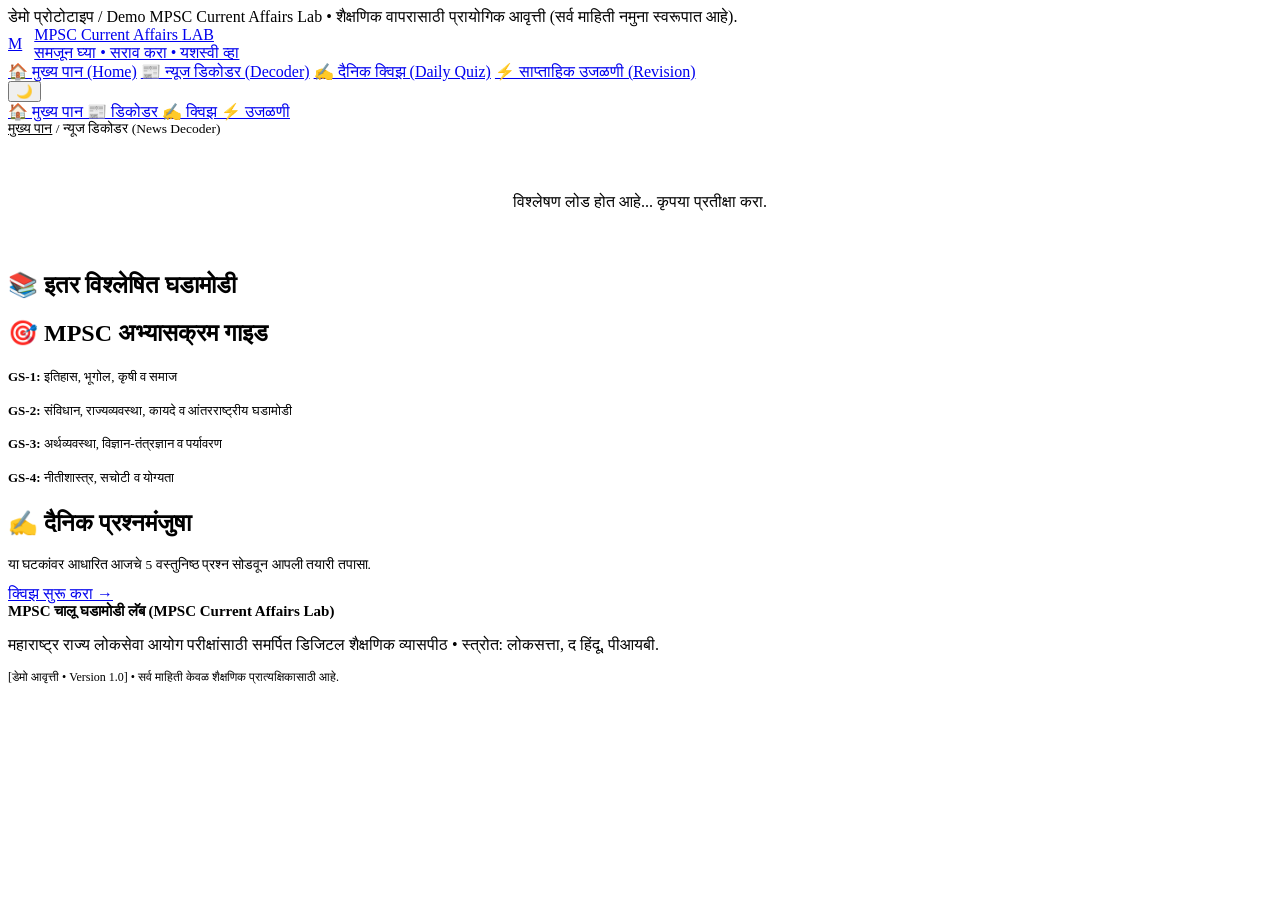
==== decoder.html @ ac259b22 "Add files via upload" ====
<!DOCTYPE html>
<html lang="mr" data-theme="light">
<head>
  <meta charset="UTF-8">
  <meta name="viewport" content="width=device-width, initial-scale=1.0">
  <title>न्यूज डिकोडर | MPSC चालू घडामोडी लॅब</title>
  <meta name="description" content="MPSC परीक्षाभिमुख चालू घडामोडींचे सविस्तर विश्लेषण, अभ्यासक्रम संदर्भ, पूर्व व मुख्य परीक्षा पॉईंटर्स.">
  <link rel="stylesheet" href="css/style.css">
</head>
<body>

  <!-- Demo Notice Banner -->
  <div class="demo-banner" role="status">
    <span class="demo-pill">डेमो प्रोटोटाइप / Demo</span>
    <span>MPSC Current Affairs Lab • शैक्षणिक वापरासाठी प्रायोगिक आवृत्ती (सर्व माहिती नमुना स्वरूपात आहे).</span>
  </div>

  <!-- Main Site Header -->
  <header class="site-header">
    <div class="header-container">
      <div class="brand-wrapper">
        <a href="index.html" style="display: flex; align-items: center; gap: 12px;">
          <div class="brand-icon-box" aria-hidden="true">M</div>
          <div class="brand-titles">
            <div class="brand-title">
              MPSC Current Affairs <span class="lab-badge">LAB</span>
            </div>
            <div class="brand-subtitle">समजून घ्या • सराव करा • यशस्वी व्हा</div>
          </div>
        </a>
      </div>

      <!-- Desktop Nav -->
      <nav class="desktop-nav" aria-label="मुख्य नेव्हिगेशन">
        <a href="index.html" class="nav-link">🏠 मुख्य पान (Home)</a>
        <a href="decoder.html" class="nav-link active">📰 न्यूज डिकोडर (Decoder)</a>
        <a href="quiz.html" class="nav-link">✍️ दैनिक क्विझ (Daily Quiz)</a>
        <a href="revision.html" class="nav-link">⚡ साप्ताहिक उजळणी (Revision)</a>
      </nav>

      <!-- Header Actions -->
      <div class="header-actions">
        <button type="button" class="theme-toggle-btn" aria-label="थीम बदला">🌙</button>
      </div>
    </div>
  </header>

  <!-- Mobile Bottom Sticky Navigation -->
  <nav class="mobile-bottom-nav" aria-label="मोबाईल नेव्हिगेशन">
    <a href="index.html" class="mobile-nav-item">
      <span class="nav-icon">🏠</span>
      <span>मुख्य पान</span>
    </a>
    <a href="decoder.html" class="mobile-nav-item active">
      <span class="nav-icon">📰</span>
      <span>डिकोडर</span>
    </a>
    <a href="quiz.html" class="mobile-nav-item">
      <span class="nav-icon">✍️</span>
      <span>क्विझ</span>
    </a>
    <a href="revision.html" class="mobile-nav-item">
      <span class="nav-icon">⚡</span>
      <span>उजळणी</span>
    </a>
  </nav>

  <!-- Main Content Wrapper -->
  <main class="main-wrapper">
    <!-- Breadcrumb -->
    <div style="font-size: 13.5px; color: var(--text-muted); margin-bottom: 16px;">
      <a href="index.html" style="color: var(--brand-orange);">मुख्य पान</a> / <span>न्यूज डिकोडर (News Decoder)</span>
    </div>

    <!-- Decoder Layout Grid -->
    <div class="decoder-layout">
      <!-- Article Content Area (populated by js/decoder.js) -->
      <article class="decoder-main" id="decoder-content-area" aria-live="polite">
        <!-- Rendered dynamically via js/decoder.js -->
        <p style="text-align: center; color: var(--text-muted); padding: 40px 0;">
          विश्लेषण लोड होत आहे... कृपया प्रतीक्षा करा.
        </p>
      </article>

      <!-- Sidebar -->
      <aside class="decoder-sidebar">
        <!-- Other Decoded Articles Widget -->
        <div class="sidebar-widget">
          <h2 class="widget-title">
            <span>📚</span> इतर विश्लेषित घडामोडी
          </h2>
          <ul class="article-nav-list" id="decoder-sidebar-list">
            <!-- Populated dynamically via js/decoder.js -->
          </ul>
        </div>

        <!-- MPSC Syllabus Reference Widget -->
        <div class="sidebar-widget" style="background-color: var(--bg-subtle);">
          <h2 class="widget-title">
            <span>🎯</span> MPSC अभ्यासक्रम गाइड
          </h2>
          <div style="font-size: 13px; line-height: 1.6; color: var(--text-secondary);">
            <p style="margin-bottom: 6px;"><strong>GS-1:</strong> इतिहास, भूगोल, कृषी व समाज</p>
            <p style="margin-bottom: 6px;"><strong>GS-2:</strong> संविधान, राज्यव्यवस्था, कायदे व आंतरराष्ट्रीय घडामोडी</p>
            <p style="margin-bottom: 6px;"><strong>GS-3:</strong> अर्थव्यवस्था, विज्ञान-तंत्रज्ञान व पर्यावरण</p>
            <p><strong>GS-4:</strong> नीतीशास्त्र, सचोटी व योग्यता</p>
          </div>
        </div>

        <!-- Quick Quiz Callout -->
        <div class="sidebar-widget" style="border: 1.5px solid var(--brand-orange);">
          <h2 class="widget-title" style="color: var(--brand-orange);">
            <span>✍️</span> दैनिक प्रश्नमंजुषा
          </h2>
          <p style="font-size: 13.5px; color: var(--text-secondary); margin-bottom: 12px;">
            या घटकांवर आधारित आजचे 5 वस्तुनिष्ठ प्रश्न सोडवून आपली तयारी तपासा.
          </p>
          <a href="quiz.html" class="btn btn-primary btn-sm" style="width: 100%;">
            क्विझ सुरू करा →
          </a>
        </div>
      </aside>
    </div>
  </main>

  <!-- Site Footer -->
  <footer class="site-footer">
    <div class="footer-content">
      <div style="font-weight: 700; color: var(--text-primary); font-size: 15px;">
        MPSC चालू घडामोडी लॅब (MPSC Current Affairs Lab)
      </div>
      <p>
        महाराष्ट्र राज्य लोकसेवा आयोग परीक्षांसाठी समर्पित डिजिटल शैक्षणिक व्यासपीठ • स्त्रोत: लोकसत्ता, द हिंदू, पीआयबी.
      </p>
      <p style="font-size: 12px; color: var(--text-muted);">
        [डेमो आवृत्ती • Version 1.0] • सर्व माहिती केवळ शैक्षणिक प्रात्यक्षिकासाठी आहे.
      </p>
    </div>
  </footer>

  <script src="data/articles.js"></script>
  <script src="js/app.js"></script>
  <script src="js/decoder.js"></script>
</body>
</html>
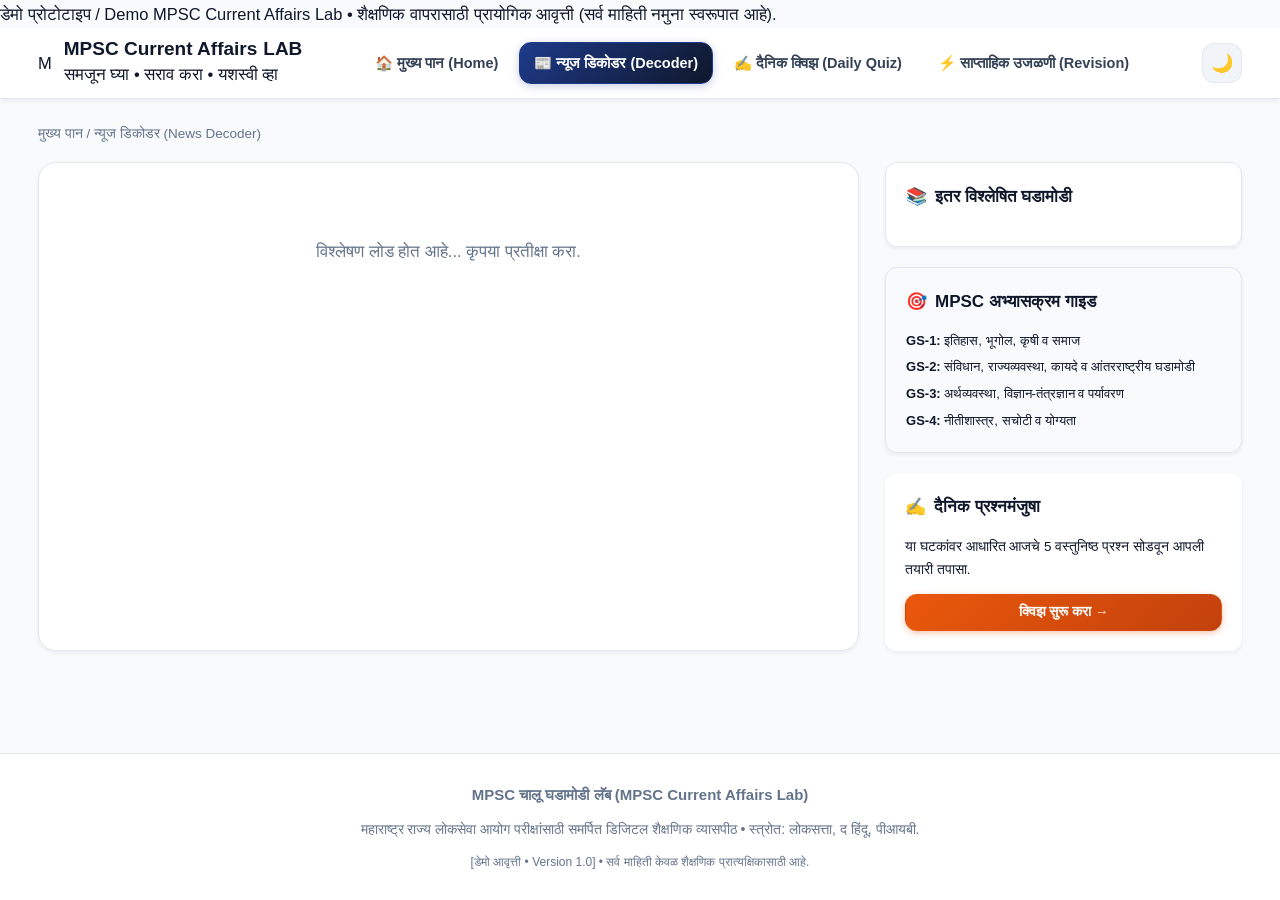
==== commit bca79804: "Update decoder.html" ====
--- a/decoder.html
+++ b/decoder.html
@@ -5,7 +5,7 @@
   <meta name="viewport" content="width=device-width, initial-scale=1.0">
   <title>न्यूज डिकोडर | MPSC चालू घडामोडी लॅब</title>
   <meta name="description" content="MPSC परीक्षाभिमुख चालू घडामोडींचे सविस्तर विश्लेषण, अभ्यासक्रम संदर्भ, पूर्व व मुख्य परीक्षा पॉईंटर्स.">
-  <link rel="stylesheet" href="css/style.css">
+  <link rel="stylesheet" href="style.css">
 </head>
 <body>
 
--- a/style.css
+++ b/style.css
@@ -0,0 +1,1576 @@
+/* ==============================================================================
+   MPSC Current Affairs Lab - Master Professional Stylesheet
+   Palette: Royal Navy Blue, Vibrant Saffron, Crisp White
+   Tagline: समजून घ्या • सराव करा • यशस्वी व्हा
+   Designed for High-Yield Study, WCAG AA Accessibility & Mobile-First UX
+   ============================================================================== */
+
+@import url('https://fonts.googleapis.com/css2?family=Plus+Jakarta+Sans:wght@500;600;700;800&family=Mukta:wght@400;500;600;700;800&family=Noto+Sans+Devanagari:wght@400;500;600;700&display=swap');
+
+:root {
+  /* Core Brand Colors - Light Theme */
+  --navy-primary: #0f172a;       /* Deep Slate Navy */
+  --navy-royal: #1e3a8a;         /* Royal Academic Navy */
+  --navy-surface: #1e293b;
+  --navy-tint: #eff6ff;          /* Very soft blue tint */
+  
+  --saffron-primary: #ea580c;    /* Deep Indian Saffron */
+  --saffron-light: #f97316;      /* Bright Saffron */
+  --saffron-tint: #fff7ed;       /* Saffron background tint */
+  --saffron-border: #fed7aa;
+  
+  /* Backgrounds & Surfaces */
+  --bg-page: #f8fafc;
+  --bg-card: #ffffff;
+  --bg-elevated: #ffffff;
+  --bg-muted: #f1f5f9;
+  --bg-interactive: #e2e8f0;
+
+  /* Typography Colors */
+  --text-main: #0f172a;
+  --text-sub: #334155;
+  --text-muted: #64748b;
+  --text-inverse: #ffffff;
+  
+  /* Borders */
+  --border-subtle: #e2e8f0;
+  --border-strong: #cbd5e1;
+  --border-focus: #ea580c;
+  
+  /* Status */
+  --color-success: #15803d;
+  --color-success-bg: #dcfce7;
+  --color-success-border: #86efac;
+  
+  --color-error: #b91c1c;
+  --color-error-bg: #fee2e2;
+  --color-error-border: #fca5a5;
+
+  /* Shadows */
+  --shadow-xs: 0 1px 2px rgba(15, 23, 42, 0.05);
+  --shadow-sm: 0 2px 4px rgba(15, 23, 42, 0.06);
+  --shadow-md: 0 6px 14px -2px rgba(15, 23, 42, 0.08), 0 2px 6px -2px rgba(15, 23, 42, 0.04);
+  --shadow-lg: 0 12px 24px -4px rgba(15, 23, 42, 0.1), 0 4px 8px -2px rgba(15, 23, 42, 0.04);
+  
+  /* Radii */
+  --radius-sm: 8px;
+  --radius-md: 12px;
+  --radius-lg: 18px;
+  --radius-full: 9999px;
+
+  /* Typography */
+  --font-marathi: 'Mukta', 'Noto Sans Devanagari', sans-serif;
+  --font-display: 'Plus Jakarta Sans', 'Mukta', sans-serif;
+}
+
+/* Dark Theme Variables */
+[data-theme="dark"] {
+  --navy-primary: #f8fafc;
+  --navy-royal: #93c5fd;
+  --navy-surface: #0f172a;
+  --navy-tint: rgba(30, 58, 138, 0.25);
+
+  --saffron-tint: rgba(234, 88, 12, 0.15);
+  --saffron-border: rgba(249, 115, 22, 0.35);
+
+  --bg-page: #0b1329;            /* Midnight Navy */
+  --bg-card: #111e38;            /* Card Navy */
+  --bg-elevated: #162547;
+  --bg-muted: #13223f;
+  --bg-interactive: #1e335a;
+
+  --text-main: #f8fafc;
+  --text-sub: #cbd5e1;
+  --text-muted: #94a3b8;
+  --text-inverse: #0f172a;
+
+  --border-subtle: #1e335a;
+  --border-strong: #2d4a7a;
+
+  --color-success-bg: rgba(21, 128, 61, 0.25);
+  --color-success-border: #16a34a;
+
+  --color-error-bg: rgba(185, 28, 28, 0.25);
+  --color-error-border: #ef4444;
+
+  --shadow-sm: 0 2px 6px rgba(0, 0, 0, 0.4);
+  --shadow-md: 0 6px 16px rgba(0, 0, 0, 0.45);
+  --shadow-lg: 0 12px 28px rgba(0, 0, 0, 0.55);
+}
+
+/* ==============================================================================
+   Base Resets & Accessible Typography
+   ============================================================================== */
+
+*, *::before, *::after {
+  box-sizing: border-box;
+  margin: 0;
+  padding: 0;
+  -webkit-tap-highlight-color: transparent;
+}
+
+body {
+  font-family: var(--font-marathi);
+  font-size: 16.5px;
+  line-height: 1.7;
+  color: var(--text-main);
+  background-color: var(--bg-page);
+  min-height: 100vh;
+  display: flex;
+  flex-direction: column;
+  transition: background-color 0.25s ease, color 0.25s ease;
+  padding-bottom: 74px; /* Clearance for sticky bottom mobile nav */
+}
+
+@media (min-width: 860px) {
+  body {
+    padding-bottom: 0;
+  }
+}
+
+a {
+  color: inherit;
+  text-decoration: none;
+}
+
+button {
+  font-family: inherit;
+  cursor: pointer;
+  border: none;
+  background: none;
+}
+
+input {
+  font-family: inherit;
+}
+
+/* Accessibility Focus Ring */
+a:focus-visible,
+button:focus-visible,
+input:focus-visible {
+  outline: 3px solid var(--border-focus);
+  outline-offset: 3px;
+}
+
+/* ==============================================================================
+   Top Disclaimer Ribbon
+   ============================================================================== */
+
+.top-notice-bar {
+  background: linear-gradient(90deg, #0f172a 0%, #1e3a8a 100%);
+  color: #ffffff;
+  padding: 6px 16px;
+  font-size: 13px;
+  display: flex;
+  align-items: center;
+  justify-content: center;
+  gap: 10px;
+  text-align: center;
+  border-bottom: 1px solid rgba(255, 255, 255, 0.1);
+  position: relative;
+  z-index: 60;
+}
+
+.notice-pill {
+  background: var(--saffron-primary);
+  color: #ffffff;
+  padding: 1px 8px;
+  border-radius: var(--radius-full);
+  font-size: 11px;
+  font-weight: 700;
+  letter-spacing: 0.4px;
+}
+
+.notice-text {
+  font-weight: 500;
+  letter-spacing: 0.1px;
+}
+
+/* ==============================================================================
+   Header & Professional Brand Navigation
+   ============================================================================== */
+
+.site-header {
+  background-color: var(--bg-card);
+  border-bottom: 1px solid var(--border-subtle);
+  position: sticky;
+  top: 0;
+  z-index: 50;
+  box-shadow: var(--shadow-sm);
+  transition: background-color 0.25s ease, border-color 0.25s ease;
+}
+
+.header-container {
+  max-width: 1240px;
+  margin: 0 auto;
+  padding: 10px 18px;
+  display: flex;
+  align-items: center;
+  justify-content: space-between;
+  gap: 16px;
+}
+
+/* Brand Box with Custom Independent SVG */
+.brand-wrapper {
+  display: flex;
+  align-items: center;
+  gap: 12px;
+  text-decoration: none;
+}
+
+.brand-svg-logo {
+  width: 44px;
+  height: 44px;
+  flex-shrink: 0;
+  filter: drop-shadow(0 2px 6px rgba(234, 88, 12, 0.3));
+}
+
+.brand-titles {
+  display: flex;
+  flex-direction: column;
+}
+
+.brand-title {
+  font-family: var(--font-display);
+  font-size: 19px;
+  font-weight: 800;
+  line-height: 1.15;
+  color: var(--text-main);
+  display: flex;
+  align-items: center;
+  gap: 6px;
+}
+
+.brand-title .brand-accent {
+  color: var(--saffron-primary);
+}
+
+.brand-title .lab-pill {
+  background: linear-gradient(135deg, var(--saffron-primary), #c2410c);
+  color: #ffffff;
+  font-size: 11px;
+  font-weight: 800;
+  padding: 2px 7px;
+  border-radius: var(--radius-sm);
+  letter-spacing: 0.6px;
+}
+
+.brand-tagline {
+  font-size: 12px;
+  font-weight: 600;
+  color: var(--saffron-primary);
+  line-height: 1.3;
+}
+
+.brand-subtext {
+  font-size: 11px;
+  color: var(--text-muted);
+  line-height: 1.2;
+}
+
+/* Desktop Navigation */
+.desktop-nav {
+  display: none;
+  align-items: center;
+  gap: 6px;
+}
+
+@media (min-width: 860px) {
+  .desktop-nav {
+    display: flex;
+  }
+}
+
+.nav-link {
+  padding: 8px 14px;
+  border-radius: var(--radius-md);
+  font-size: 14.5px;
+  font-weight: 600;
+  color: var(--text-sub);
+  display: flex;
+  align-items: center;
+  gap: 6px;
+  transition: all 0.2s cubic-bezier(0.4, 0, 0.2, 1);
+  border: 1px solid transparent;
+}
+
+.nav-link:hover {
+  color: var(--saffron-primary);
+  background-color: var(--saffron-tint);
+  border-color: var(--saffron-border);
+}
+
+.nav-link.active {
+  color: #ffffff;
+  background: linear-gradient(135deg, #1e3a8a, #0f172a);
+  border-color: #1e3a8a;
+  box-shadow: 0 2px 8px rgba(30, 58, 138, 0.25);
+}
+
+[data-theme="dark"] .nav-link.active {
+  background: linear-gradient(135deg, var(--saffron-primary), #c2410c);
+  border-color: var(--saffron-primary);
+  color: #ffffff;
+}
+
+/* Header Utilities */
+.header-actions {
+  display: flex;
+  align-items: center;
+  gap: 10px;
+}
+
+.theme-toggle-btn {
+  width: 40px;
+  height: 40px;
+  border-radius: var(--radius-md);
+  background-color: var(--bg-muted);
+  border: 1px solid var(--border-subtle);
+  color: var(--text-main);
+  display: flex;
+  align-items: center;
+  justify-content: center;
+  font-size: 18px;
+  transition: all 0.2s ease;
+}
+
+.theme-toggle-btn:hover {
+  background-color: var(--bg-interactive);
+  border-color: var(--border-strong);
+  transform: rotate(15deg);
+}
+
+/* ==============================================================================
+   Mobile Bottom Floating Navigation Bar
+   ============================================================================== */
+
+.mobile-bottom-nav {
+  position: fixed;
+  bottom: 0;
+  left: 0;
+  right: 0;
+  background-color: var(--bg-card);
+  border-top: 1px solid var(--border-subtle);
+  display: flex;
+  justify-content: space-around;
+  padding: 6px 4px;
+  z-index: 55;
+  box-shadow: 0 -3px 12px rgba(0, 0, 0, 0.08);
+}
+
+@media (min-width: 860px) {
+  .mobile-bottom-nav {
+    display: none;
+  }
+}
+
+.mobile-nav-item {
+  display: flex;
+  flex-direction: column;
+  align-items: center;
+  justify-content: center;
+  flex: 1;
+  padding: 6px 2px;
+  font-size: 12px;
+  font-weight: 600;
+  color: var(--text-muted);
+  border-radius: var(--radius-sm);
+  transition: all 0.18s ease;
+  min-height: 48px;
+}
+
+.mobile-nav-item .nav-icon {
+  font-size: 19px;
+  margin-bottom: 2px;
+}
+
+.mobile-nav-item.active {
+  color: var(--saffron-primary);
+  font-weight: 700;
+}
+
+/* ==============================================================================
+   Main Content Layout Container
+   ============================================================================== */
+
+.main-wrapper {
+  max-width: 1240px;
+  width: 100%;
+  margin: 0 auto;
+  padding: 24px 18px;
+  flex: 1;
+}
+
+/* ==============================================================================
+   Hero Section: Professional Navy & Saffron Academic Banner
+   ============================================================================== */
+
+.hero-box {
+  background: linear-gradient(135deg, #0f172a 0%, #1e3a8a 70%, #172554 100%);
+  color: #ffffff;
+  border-radius: var(--radius-lg);
+  padding: 32px 24px;
+  margin-bottom: 28px;
+  position: relative;
+  overflow: hidden;
+  box-shadow: var(--shadow-lg);
+  border: 1px solid rgba(255, 255, 255, 0.12);
+}
+
+@media (min-width: 768px) {
+  .hero-box {
+    padding: 40px 36px;
+  }
+}
+
+.hero-box::before {
+  content: "";
+  position: absolute;
+  top: -60px;
+  right: -60px;
+  width: 220px;
+  height: 220px;
+  background: radial-gradient(circle, rgba(234, 88, 12, 0.35) 0%, transparent 70%);
+  border-radius: 50%;
+  pointer-events: none;
+}
+
+.hero-tagline-badge {
+  display: inline-flex;
+  align-items: center;
+  gap: 8px;
+  background: rgba(234, 88, 12, 0.25);
+  border: 1px solid rgba(249, 115, 22, 0.5);
+  color: #ffedd5;
+  font-size: 13.5px;
+  font-weight: 700;
+  padding: 4px 14px;
+  border-radius: var(--radius-full);
+  margin-bottom: 16px;
+  letter-spacing: 0.2px;
+}
+
+.hero-title {
+  font-family: var(--font-display);
+  font-size: 28px;
+  font-weight: 800;
+  line-height: 1.3;
+  margin-bottom: 12px;
+  color: #ffffff;
+}
+
+@media (min-width: 768px) {
+  .hero-title {
+    font-size: 34px;
+  }
+}
+
+.hero-desc {
+  font-size: 16px;
+  line-height: 1.65;
+  color: #e2e8f0;
+  max-width: 880px;
+  margin-bottom: 24px;
+}
+
+/* Quick Search & Filter Bar in Hero */
+.hero-search-wrapper {
+  background: rgba(255, 255, 255, 0.12);
+  backdrop-filter: blur(8px);
+  border: 1px solid rgba(255, 255, 255, 0.2);
+  border-radius: var(--radius-md);
+  padding: 6px 12px;
+  display: flex;
+  align-items: center;
+  gap: 10px;
+  max-width: 600px;
+}
+
+.hero-search-input {
+  background: transparent;
+  border: none;
+  color: #ffffff;
+  font-size: 15px;
+  width: 100%;
+  padding: 6px 4px;
+}
+
+.hero-search-input::placeholder {
+  color: #cbd5e1;
+}
+
+.hero-search-input:focus {
+  outline: none;
+}
+
+/* ==============================================================================
+   Page Header Box (for inner pages)
+   ============================================================================== */
+
+.page-header-box {
+  background-color: var(--bg-card);
+  border: 1px solid var(--border-subtle);
+  border-left: 5px solid var(--saffron-primary);
+  border-radius: var(--radius-lg);
+  padding: 24px;
+  margin-bottom: 26px;
+  box-shadow: var(--shadow-sm);
+}
+
+.page-badge-row {
+  display: flex;
+  align-items: center;
+  gap: 8px;
+  margin-bottom: 12px;
+  flex-wrap: wrap;
+}
+
+.page-title {
+  font-size: 26px;
+  font-weight: 800;
+  line-height: 1.3;
+  color: var(--text-main);
+  margin-bottom: 8px;
+}
+
+.page-subtitle {
+  font-size: 15.5px;
+  color: var(--text-sub);
+  line-height: 1.6;
+  max-width: 900px;
+}
+
+/* ==============================================================================
+   Badges System
+   ============================================================================== */
+
+.badge {
+  display: inline-flex;
+  align-items: center;
+  gap: 4px;
+  padding: 3px 10px;
+  border-radius: var(--radius-full);
+  font-size: 12.5px;
+  font-weight: 700;
+}
+
+.badge-navy {
+  background-color: var(--navy-tint);
+  color: var(--navy-royal);
+  border: 1px solid rgba(30, 58, 138, 0.2);
+}
+
+.badge-saffron {
+  background-color: var(--saffron-tint);
+  color: var(--saffron-primary);
+  border: 1px solid var(--saffron-border);
+}
+
+.badge-demo {
+  background-color: #fee2e2;
+  color: #991b1b;
+  font-size: 11px;
+}
+
+[data-theme="dark"] .badge-demo {
+  background-color: rgba(185, 28, 28, 0.25);
+  color: #fca5a5;
+}
+
+/* ==============================================================================
+   Quick Stats Overview
+   ============================================================================== */
+
+.quick-stats-strip {
+  display: grid;
+  grid-template-columns: repeat(2, 1fr);
+  gap: 14px;
+  margin-bottom: 28px;
+}
+
+@media (min-width: 768px) {
+  .quick-stats-strip {
+    grid-template-columns: repeat(4, 1fr);
+    gap: 16px;
+  }
+}
+
+.stat-card {
+  background-color: var(--bg-card);
+  border: 1px solid var(--border-subtle);
+  border-radius: var(--radius-md);
+  padding: 16px;
+  display: flex;
+  align-items: center;
+  gap: 14px;
+  box-shadow: var(--shadow-sm);
+  transition: transform 0.2s ease, box-shadow 0.2s ease;
+}
+
+.stat-card:hover {
+  transform: translateY(-2px);
+  box-shadow: var(--shadow-md);
+  border-color: var(--saffron-primary);
+}
+
+.stat-icon {
+  width: 44px;
+  height: 44px;
+  border-radius: var(--radius-md);
+  display: flex;
+  align-items: center;
+  justify-content: center;
+  font-size: 22px;
+  flex-shrink: 0;
+}
+
+.stat-icon.saffron {
+  background: var(--saffron-tint);
+  color: var(--saffron-primary);
+  border: 1px solid var(--saffron-border);
+}
+
+.stat-icon.navy {
+  background: var(--navy-tint);
+  color: var(--navy-royal);
+  border: 1px solid rgba(30, 58, 138, 0.2);
+}
+
+.stat-icon.green {
+  background: var(--color-success-bg);
+  color: var(--color-success);
+}
+
+.stat-icon.purple {
+  background: #f3e8ff;
+  color: #7e22ce;
+}
+
+.stat-info h4 {
+  font-size: 22px;
+  font-weight: 800;
+  line-height: 1.1;
+  color: var(--text-main);
+}
+
+.stat-info p {
+  font-size: 13px;
+  color: var(--text-muted);
+  font-weight: 600;
+}
+
+/* ==============================================================================
+   Filter Chips
+   ============================================================================== */
+
+.filter-strip {
+  display: flex;
+  align-items: center;
+  gap: 10px;
+  overflow-x: auto;
+  padding-bottom: 12px;
+  margin-bottom: 22px;
+}
+
+.filter-chip {
+  padding: 7px 16px;
+  background-color: var(--bg-card);
+  border: 1px solid var(--border-subtle);
+  border-radius: var(--radius-full);
+  font-size: 14px;
+  font-weight: 600;
+  color: var(--text-sub);
+  white-space: nowrap;
+  transition: all 0.2s ease;
+}
+
+.filter-chip:hover {
+  border-color: var(--saffron-primary);
+  color: var(--saffron-primary);
+  background-color: var(--saffron-tint);
+}
+
+.filter-chip.active {
+  background-color: var(--saffron-primary);
+  color: #ffffff;
+  border-color: var(--saffron-primary);
+  box-shadow: 0 2px 8px rgba(234, 88, 12, 0.35);
+}
+
+/* ==============================================================================
+   Featured Article Card (Highlight Topic)
+   ============================================================================== */
+
+.featured-card {
+  background-color: var(--bg-card);
+  border: 1px solid var(--border-subtle);
+  border-top: 4px solid var(--saffron-primary);
+  border-radius: var(--radius-lg);
+  padding: 26px;
+  margin-bottom: 30px;
+  box-shadow: var(--shadow-md);
+  transition: all 0.2s ease;
+}
+
+.featured-card:hover {
+  box-shadow: var(--shadow-lg);
+  border-color: var(--saffron-primary);
+}
+
+.featured-badge-row {
+  display: flex;
+  align-items: center;
+  gap: 8px;
+  margin-bottom: 14px;
+  flex-wrap: wrap;
+}
+
+.featured-title {
+  font-size: 23px;
+  font-weight: 800;
+  line-height: 1.35;
+  margin-bottom: 6px;
+  color: var(--text-main);
+}
+
+.featured-title a:hover {
+  color: var(--saffron-primary);
+}
+
+.featured-eng-title {
+  font-size: 14.5px;
+  color: var(--text-muted);
+  font-style: italic;
+  margin-bottom: 14px;
+}
+
+.article-meta-row {
+  display: flex;
+  align-items: center;
+  gap: 16px;
+  font-size: 13.5px;
+  color: var(--text-muted);
+  margin-bottom: 16px;
+  flex-wrap: wrap;
+}
+
+.meta-item {
+  display: flex;
+  align-items: center;
+  gap: 5px;
+}
+
+.featured-summary {
+  font-size: 15.5px;
+  color: var(--text-sub);
+  line-height: 1.65;
+  margin-bottom: 20px;
+}
+
+.syllabus-pill-box {
+  background-color: var(--navy-tint);
+  border-left: 4px solid var(--navy-royal);
+  padding: 12px 16px;
+  border-radius: 0 var(--radius-md) var(--radius-md) 0;
+  font-size: 14px;
+  margin-bottom: 22px;
+}
+
+.syllabus-pill-box strong {
+  color: var(--navy-royal);
+}
+
+/* ==============================================================================
+   Buttons System
+   ============================================================================== */
+
+.btn {
+  display: inline-flex;
+  align-items: center;
+  justify-content: center;
+  gap: 8px;
+  padding: 10px 22px;
+  font-size: 15px;
+  font-weight: 700;
+  border-radius: var(--radius-md);
+  transition: all 0.2s cubic-bezier(0.4, 0, 0.2, 1);
+  cursor: pointer;
+  border: 1px solid transparent;
+}
+
+.btn-primary {
+  background: linear-gradient(135deg, var(--saffron-primary), #c2410c);
+  color: #ffffff;
+  box-shadow: 0 2px 6px rgba(234, 88, 12, 0.35);
+}
+
+.btn-primary:hover {
+  background: linear-gradient(135deg, #c2410c, #9a3412);
+  transform: translateY(-1px);
+  box-shadow: 0 4px 12px rgba(234, 88, 12, 0.45);
+}
+
+.btn-navy {
+  background: linear-gradient(135deg, #1e3a8a, #0f172a);
+  color: #ffffff;
+  box-shadow: 0 2px 6px rgba(30, 58, 138, 0.3);
+}
+
+.btn-navy:hover {
+  background: linear-gradient(135deg, #0f172a, #020617);
+  transform: translateY(-1px);
+}
+
+.btn-secondary {
+  background-color: var(--bg-muted);
+  color: var(--text-main);
+  border-color: var(--border-strong);
+}
+
+.btn-secondary:hover {
+  background-color: var(--bg-interactive);
+}
+
+.btn-sm {
+  padding: 6px 14px;
+  font-size: 13.5px;
+}
+
+/* ==============================================================================
+   Article Cards Grid
+   ============================================================================== */
+
+.articles-grid {
+  display: grid;
+  grid-template-columns: 1fr;
+  gap: 22px;
+  margin-bottom: 34px;
+}
+
+@media (min-width: 768px) {
+  .articles-grid {
+    grid-template-columns: repeat(2, 1fr);
+  }
+}
+
+@media (min-width: 1040px) {
+  .articles-grid {
+    grid-template-columns: repeat(3, 1fr);
+  }
+}
+
+.article-card {
+  background-color: var(--bg-card);
+  border: 1px solid var(--border-subtle);
+  border-radius: var(--radius-md);
+  padding: 20px;
+  display: flex;
+  flex-direction: column;
+  justify-content: space-between;
+  box-shadow: var(--shadow-sm);
+  transition: all 0.22s ease;
+}
+
+.article-card:hover {
+  transform: translateY(-3px);
+  box-shadow: var(--shadow-md);
+  border-color: var(--saffron-primary);
+}
+
+.article-card-header {
+  margin-bottom: 14px;
+}
+
+.article-card-title {
+  font-size: 18px;
+  font-weight: 700;
+  line-height: 1.4;
+  color: var(--text-main);
+  margin: 12px 0 8px 0;
+}
+
+.article-card-title a:hover {
+  color: var(--saffron-primary);
+}
+
+.article-card-desc {
+  font-size: 14.5px;
+  color: var(--text-sub);
+  line-height: 1.6;
+  margin-bottom: 16px;
+  display: -webkit-box;
+  -webkit-line-clamp: 3;
+  -webkit-box-orient: vertical;
+  overflow: hidden;
+}
+
+.article-card-footer {
+  border-top: 1px solid var(--border-subtle);
+  padding-top: 14px;
+  margin-top: auto;
+  display: flex;
+  align-items: center;
+  justify-content: space-between;
+  font-size: 13.5px;
+}
+
+.article-read-link {
+  color: var(--saffron-primary);
+  font-weight: 700;
+  display: inline-flex;
+  align-items: center;
+  gap: 4px;
+}
+
+.article-read-link:hover {
+  text-decoration: underline;
+}
+
+/* ==============================================================================
+   News Decoder In-Depth Page Layout
+   ============================================================================== */
+
+.decoder-layout {
+  display: grid;
+  grid-template-columns: 1fr;
+  gap: 26px;
+}
+
+@media (min-width: 900px) {
+  .decoder-layout {
+    grid-template-columns: 2.3fr 1fr;
+  }
+}
+
+.decoder-main {
+  background-color: var(--bg-card);
+  border: 1px solid var(--border-subtle);
+  border-radius: var(--radius-lg);
+  padding: 24px;
+  box-shadow: var(--shadow-sm);
+}
+
+@media (min-width: 768px) {
+  .decoder-main {
+    padding: 34px;
+  }
+}
+
+.decoder-source-callout {
+  background-color: var(--bg-muted);
+  border: 1px dashed var(--border-strong);
+  border-radius: var(--radius-md);
+  padding: 14px 18px;
+  margin-bottom: 26px;
+  display: flex;
+  align-items: center;
+  justify-content: space-between;
+  gap: 12px;
+  flex-wrap: wrap;
+}
+
+.decoder-section {
+  margin-bottom: 30px;
+}
+
+.decoder-section-title {
+  font-size: 20px;
+  font-weight: 800;
+  color: var(--text-main);
+  margin-bottom: 14px;
+  display: flex;
+  align-items: center;
+  gap: 8px;
+  border-bottom: 2px solid var(--border-subtle);
+  padding-bottom: 8px;
+}
+
+.decoder-section-title .sec-icon {
+  color: var(--saffron-primary);
+}
+
+.decoder-p {
+  font-size: 16px;
+  color: var(--text-sub);
+  line-height: 1.75;
+  margin-bottom: 14px;
+}
+
+/* Prelims Points */
+.pointer-list {
+  list-style: none;
+  display: flex;
+  flex-direction: column;
+  gap: 12px;
+  margin-top: 12px;
+}
+
+.pointer-item {
+  background-color: var(--bg-muted);
+  border-left: 4px solid var(--color-success);
+  padding: 12px 16px;
+  border-radius: 0 var(--radius-sm) var(--radius-sm) 0;
+  font-size: 15px;
+  line-height: 1.6;
+  color: var(--text-main);
+}
+
+/* Mains Analytical Box */
+.mains-box {
+  background-color: var(--navy-tint);
+  border: 1px solid rgba(30, 58, 138, 0.25);
+  border-radius: var(--radius-md);
+  padding: 22px;
+  margin-top: 14px;
+}
+
+.mains-question-card {
+  background-color: var(--bg-card);
+  border: 1px solid var(--border-subtle);
+  border-radius: var(--radius-sm);
+  padding: 14px 18px;
+  margin-bottom: 16px;
+  font-weight: 700;
+  color: var(--text-main);
+  font-size: 15.5px;
+}
+
+.mains-points-list {
+  padding-left: 22px;
+  font-size: 15px;
+  color: var(--text-sub);
+  display: flex;
+  flex-direction: column;
+  gap: 8px;
+}
+
+/* Glossary Cards */
+.glossary-grid {
+  display: grid;
+  grid-template-columns: 1fr;
+  gap: 14px;
+  margin-top: 14px;
+}
+
+@media (min-width: 600px) {
+  .glossary-grid {
+    grid-template-columns: repeat(2, 1fr);
+  }
+}
+
+.glossary-item {
+  background-color: var(--bg-muted);
+  border: 1px solid var(--border-subtle);
+  border-radius: var(--radius-md);
+  padding: 14px 16px;
+}
+
+.glossary-term {
+  font-weight: 800;
+  font-size: 15.5px;
+  color: var(--saffron-primary);
+  display: block;
+}
+
+.glossary-eng {
+  font-size: 13px;
+  color: var(--text-muted);
+  margin-bottom: 6px;
+}
+
+.glossary-def {
+  font-size: 14px;
+  color: var(--text-sub);
+  line-height: 1.5;
+}
+
+/* Sidebar */
+.decoder-sidebar {
+  display: flex;
+  flex-direction: column;
+  gap: 20px;
+}
+
+.sidebar-widget {
+  background-color: var(--bg-card);
+  border: 1px solid var(--border-subtle);
+  border-radius: var(--radius-md);
+  padding: 20px;
+  box-shadow: var(--shadow-sm);
+}
+
+.widget-title {
+  font-size: 17px;
+  font-weight: 800;
+  margin-bottom: 14px;
+  display: flex;
+  align-items: center;
+  gap: 8px;
+  color: var(--text-main);
+}
+
+.article-nav-list {
+  list-style: none;
+  display: flex;
+  flex-direction: column;
+  gap: 10px;
+}
+
+.article-nav-item a {
+  display: block;
+  padding: 10px 12px;
+  border-radius: var(--radius-sm);
+  font-size: 14.5px;
+  line-height: 1.45;
+  color: var(--text-sub);
+  transition: all 0.2s ease;
+  border: 1px solid transparent;
+}
+
+.article-nav-item a:hover {
+  background-color: var(--saffron-tint);
+  color: var(--saffron-primary);
+}
+
+.article-nav-item.active a {
+  background-color: var(--saffron-tint);
+  color: var(--saffron-primary);
+  font-weight: 700;
+  border-color: var(--saffron-border);
+}
+
+/* ==============================================================================
+   Daily Quiz Dashboard
+   ============================================================================== */
+
+.quiz-container {
+  max-width: 880px;
+  margin: 0 auto;
+}
+
+.quiz-top-bar {
+  background-color: var(--bg-card);
+  border: 1px solid var(--border-subtle);
+  border-radius: var(--radius-md);
+  padding: 16px 22px;
+  margin-bottom: 22px;
+  display: flex;
+  align-items: center;
+  justify-content: space-between;
+  box-shadow: var(--shadow-sm);
+  flex-wrap: wrap;
+  gap: 12px;
+}
+
+.score-badge {
+  font-size: 15px;
+  font-weight: 800;
+  background-color: var(--navy-tint);
+  color: var(--navy-royal);
+  padding: 6px 14px;
+  border-radius: var(--radius-full);
+  border: 1px solid rgba(30, 58, 138, 0.2);
+}
+
+.question-card {
+  background-color: var(--bg-card);
+  border: 1px solid var(--border-subtle);
+  border-radius: var(--radius-lg);
+  padding: 26px;
+  margin-bottom: 26px;
+  box-shadow: var(--shadow-md);
+}
+
+.q-header {
+  display: flex;
+  align-items: center;
+  justify-content: space-between;
+  margin-bottom: 14px;
+  flex-wrap: wrap;
+  gap: 8px;
+}
+
+.q-number-pill {
+  background: var(--saffron-tint);
+  color: var(--saffron-primary);
+  border: 1px solid var(--saffron-border);
+  font-weight: 800;
+  font-size: 13.5px;
+  padding: 3px 12px;
+  border-radius: var(--radius-full);
+}
+
+.q-topic {
+  font-size: 13px;
+  color: var(--text-muted);
+  font-weight: 600;
+}
+
+.q-text {
+  font-size: 18px;
+  font-weight: 800;
+  line-height: 1.5;
+  color: var(--text-main);
+  margin-bottom: 8px;
+}
+
+.q-eng-text {
+  font-size: 14px;
+  color: var(--text-muted);
+  font-style: italic;
+  margin-bottom: 16px;
+}
+
+.statements-box {
+  background-color: var(--bg-muted);
+  border: 1px solid var(--border-subtle);
+  border-radius: var(--radius-sm);
+  padding: 14px 18px;
+  margin-bottom: 18px;
+  display: flex;
+  flex-direction: column;
+  gap: 8px;
+  font-size: 15px;
+  line-height: 1.55;
+}
+
+/* Quiz Option Buttons */
+.options-list {
+  display: flex;
+  flex-direction: column;
+  gap: 12px;
+  margin-bottom: 18px;
+}
+
+.option-btn {
+  width: 100%;
+  text-align: left;
+  padding: 14px 18px;
+  background-color: var(--bg-card);
+  border: 1.5px solid var(--border-strong);
+  border-radius: var(--radius-md);
+  font-size: 15.5px;
+  font-weight: 600;
+  color: var(--text-main);
+  display: flex;
+  align-items: center;
+  gap: 14px;
+  transition: all 0.2s ease;
+  min-height: 52px;
+}
+
+.option-btn:hover:not(:disabled) {
+  background-color: var(--saffron-tint);
+  border-color: var(--saffron-primary);
+  color: var(--saffron-primary);
+}
+
+.option-letter {
+  width: 30px;
+  height: 30px;
+  border-radius: 50%;
+  background-color: var(--bg-muted);
+  border: 1.5px solid var(--border-strong);
+  display: flex;
+  align-items: center;
+  justify-content: center;
+  font-size: 14px;
+  font-weight: 800;
+  flex-shrink: 0;
+  transition: all 0.2s ease;
+}
+
+/* Option States */
+.option-btn.correct {
+  background-color: var(--color-success-bg) !important;
+  border-color: var(--color-success) !important;
+  color: var(--color-success) !important;
+  font-weight: 800;
+}
+
+.option-btn.correct .option-letter {
+  background-color: var(--color-success);
+  color: #ffffff;
+  border-color: var(--color-success);
+}
+
+.option-btn.incorrect {
+  background-color: var(--color-error-bg) !important;
+  border-color: var(--color-error) !important;
+  color: var(--color-error) !important;
+  font-weight: 800;
+}
+
+.option-btn.incorrect .option-letter {
+  background-color: var(--color-error);
+  color: #ffffff;
+  border-color: var(--color-error);
+}
+
+/* Feedback Box */
+.feedback-box {
+  margin-top: 18px;
+  padding: 18px;
+  border-radius: var(--radius-md);
+  font-size: 15px;
+  display: none;
+  animation: fadeIn 0.3s ease-out;
+}
+
+@keyframes fadeIn {
+  from { opacity: 0; transform: translateY(-4px); }
+  to { opacity: 1; transform: translateY(0); }
+}
+
+.feedback-box.show {
+  display: block;
+}
+
+.feedback-box.correct {
+  background-color: var(--color-success-bg);
+  border: 1.5px solid var(--color-success-border);
+}
+
+.feedback-box.incorrect {
+  background-color: var(--color-error-bg);
+  border: 1.5px solid var(--color-error-border);
+}
+
+.feedback-badge {
+  font-weight: 800;
+  font-size: 15px;
+  margin-bottom: 10px;
+  display: flex;
+  align-items: center;
+  gap: 8px;
+}
+
+.feedback-box.correct .feedback-badge {
+  color: var(--color-success);
+}
+
+.feedback-box.incorrect .feedback-badge {
+  color: var(--color-error);
+}
+
+.explanation-text {
+  color: var(--text-main);
+  line-height: 1.65;
+  margin-bottom: 10px;
+}
+
+.concept-box {
+  background-color: rgba(255, 255, 255, 0.65);
+  border-left: 4px solid var(--saffron-primary);
+  padding: 10px 14px;
+  border-radius: 0 var(--radius-sm) var(--radius-sm) 0;
+  font-size: 14px;
+  color: var(--text-sub);
+}
+
+[data-theme="dark"] .concept-box {
+  background-color: rgba(0, 0, 0, 0.25);
+}
+
+/* Final Summary Box */
+.quiz-final-summary {
+  display: none;
+  background-color: var(--bg-card);
+  border: 2px solid var(--saffron-primary);
+  border-radius: var(--radius-lg);
+  padding: 36px 24px;
+  text-align: center;
+  margin-top: 26px;
+  box-shadow: var(--shadow-lg);
+}
+
+.quiz-final-summary.show {
+  display: block;
+  animation: fadeIn 0.4s ease;
+}
+
+.score-circle {
+  width: 96px;
+  height: 96px;
+  border-radius: 50%;
+  background: linear-gradient(135deg, var(--saffron-primary), #c2410c);
+  color: #ffffff;
+  display: flex;
+  align-items: center;
+  justify-content: center;
+  font-size: 30px;
+  font-weight: 800;
+  margin: 0 auto 18px auto;
+  box-shadow: 0 4px 18px rgba(234, 88, 12, 0.45);
+}
+
+/* ==============================================================================
+   Weekly Revision Styles
+   ============================================================================== */
+
+.revision-week-card {
+  background-color: var(--bg-card);
+  border: 1px solid var(--border-subtle);
+  border-radius: var(--radius-lg);
+  padding: 26px;
+  margin-bottom: 26px;
+  box-shadow: var(--shadow-sm);
+}
+
+.revision-header {
+  display: flex;
+  align-items: center;
+  justify-content: space-between;
+  margin-bottom: 20px;
+  flex-wrap: wrap;
+  gap: 12px;
+  border-bottom: 1px solid var(--border-subtle);
+  padding-bottom: 14px;
+}
+
+.category-block {
+  margin-bottom: 26px;
+}
+
+.category-title-pill {
+  display: inline-block;
+  padding: 5px 14px;
+  border-radius: var(--radius-sm);
+  font-weight: 800;
+  font-size: 14.5px;
+  color: #ffffff;
+  margin-bottom: 14px;
+}
+
+.revision-items-grid {
+  display: grid;
+  grid-template-columns: 1fr;
+  gap: 16px;
+}
+
+@media (min-width: 768px) {
+  .revision-items-grid {
+    grid-template-columns: repeat(2, 1fr);
+  }
+}
+
+.revision-item-card {
+  background-color: var(--bg-muted);
+  border: 1px solid var(--border-subtle);
+  border-radius: var(--radius-md);
+  padding: 18px;
+}
+
+.revision-item-title {
+  font-size: 16px;
+  font-weight: 800;
+  color: var(--text-main);
+  margin-bottom: 10px;
+}
+
+.revision-bullets {
+  padding-left: 20px;
+  font-size: 14px;
+  color: var(--text-sub);
+  display: flex;
+  flex-direction: column;
+  gap: 5px;
+  margin-bottom: 12px;
+}
+
+.exam-tip-pill {
+  background-color: var(--saffron-tint);
+  border-left: 3.5px solid var(--saffron-primary);
+  padding: 8px 12px;
+  font-size: 13.5px;
+  color: var(--text-main);
+  border-radius: 0 var(--radius-sm) var(--radius-sm) 0;
+}
+
+/* Flashcards */
+.flashcards-grid {
+  display: grid;
+  grid-template-columns: 1fr;
+  gap: 14px;
+  margin-top: 14px;
+}
+
+@media (min-width: 600px) {
+  .flashcards-grid {
+    grid-template-columns: repeat(2, 1fr);
+  }
+}
+
+.flashcard {
+  background-color: var(--bg-card);
+  border: 1.5px solid var(--border-strong);
+  border-radius: var(--radius-md);
+  padding: 16px;
+  display: flex;
+  flex-direction: column;
+  justify-content: space-between;
+  gap: 10px;
+}
+
+.flashcard-q {
+  font-weight: 700;
+  font-size: 14.5px;
+  color: var(--text-main);
+}
+
+.flashcard-a {
+  font-weight: 800;
+  font-size: 14px;
+  color: var(--saffron-primary);
+  background-color: var(--saffron-tint);
+  border: 1px solid var(--saffron-border);
+  padding: 8px 12px;
+  border-radius: var(--radius-sm);
+}
+
+/* ==============================================================================
+   Footer
+   ============================================================================== */
+
+.site-footer {
+  background-color: var(--bg-card);
+  border-top: 1px solid var(--border-subtle);
+  padding: 28px 18px;
+  margin-top: auto;
+  font-size: 14px;
+  color: var(--text-muted);
+  text-align: center;
+}
+
+.footer-content {
+  max-width: 1240px;
+  margin: 0 auto;
+  display: flex;
+  flex-direction: column;
+  gap: 10px;
+  align-items: center;
+}
+
+/* Print Stylesheet */
+@media print {
+  .top-notice-bar,
+  .site-header,
+  .mobile-bottom-nav,
+  .theme-toggle-btn,
+  .btn,
+  .site-footer,
+  .hero-search-wrapper {
+    display: none !important;
+  }
+  
+  body {
+    background: #ffffff !important;
+    color: #000000 !important;
+    padding: 0 !important;
+  }
+  
+  .main-wrapper {
+    max-width: 100% !important;
+    padding: 0 !important;
+  }
+}
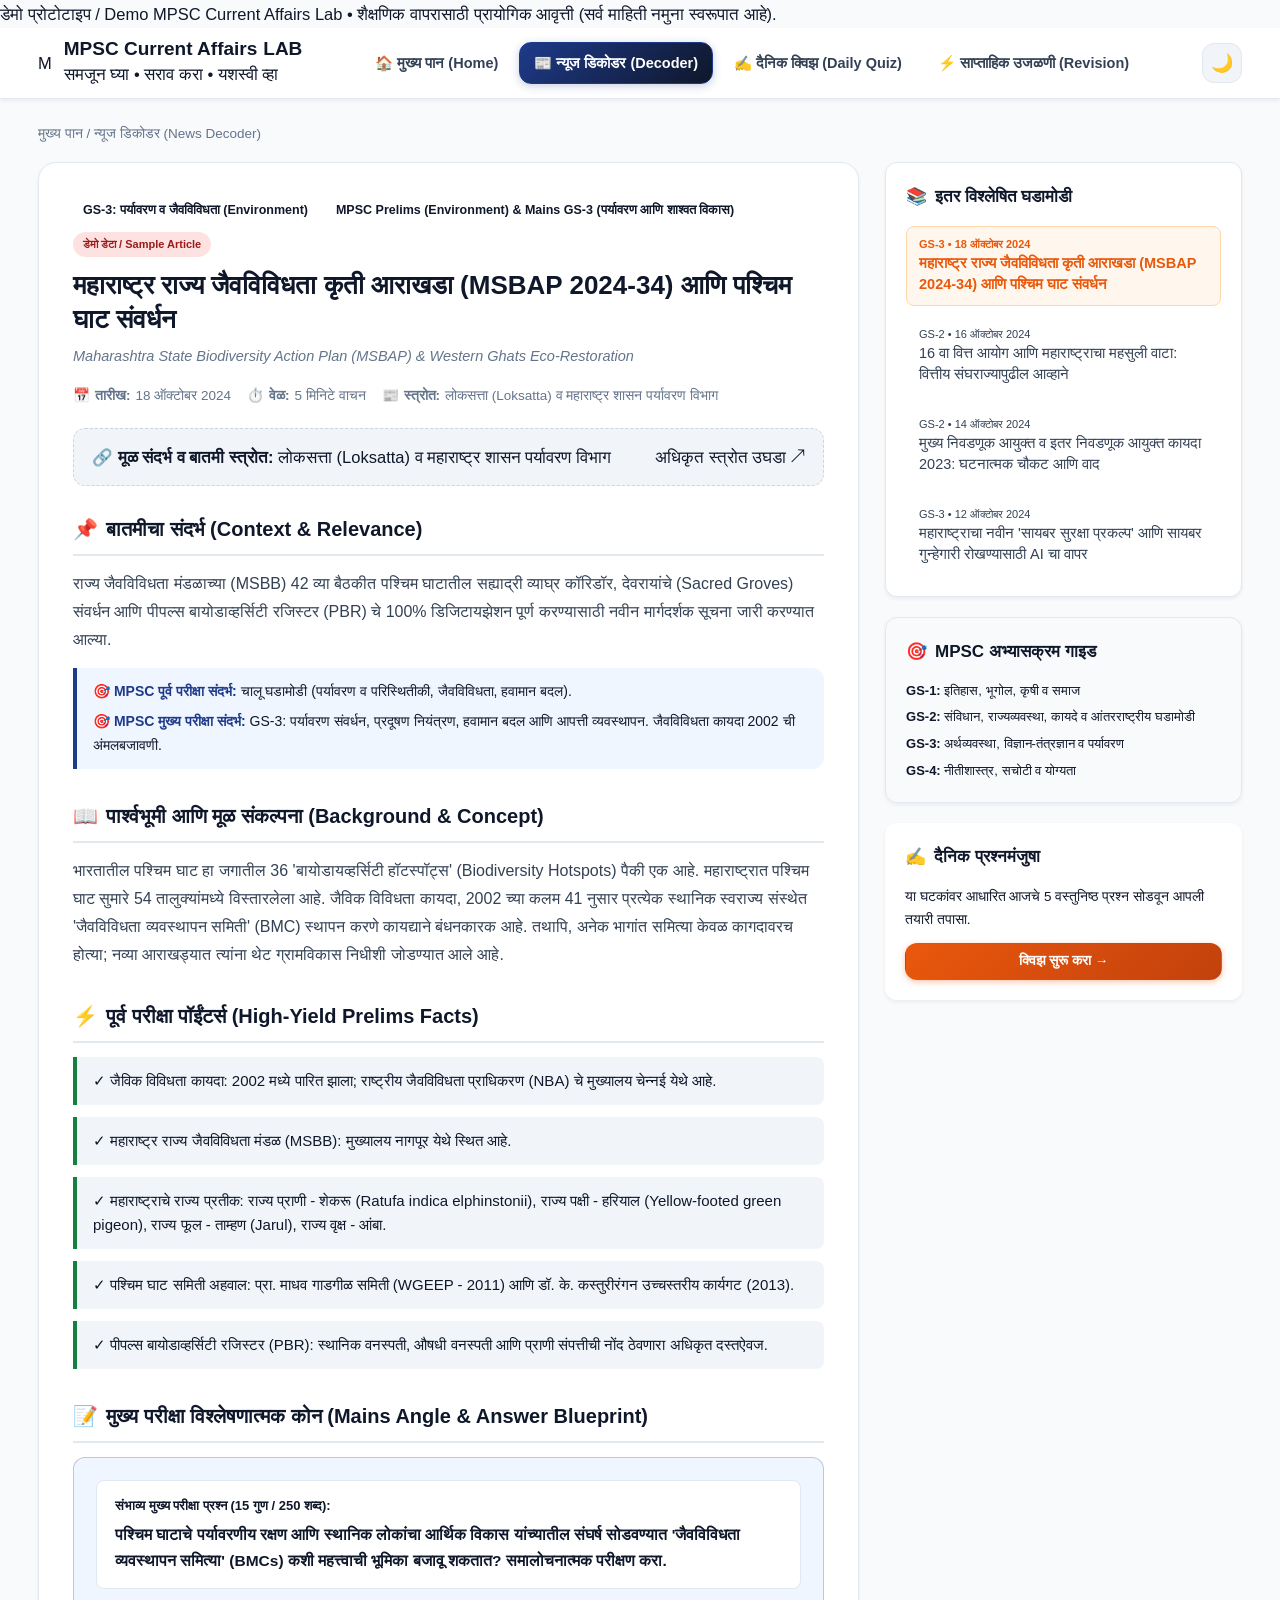
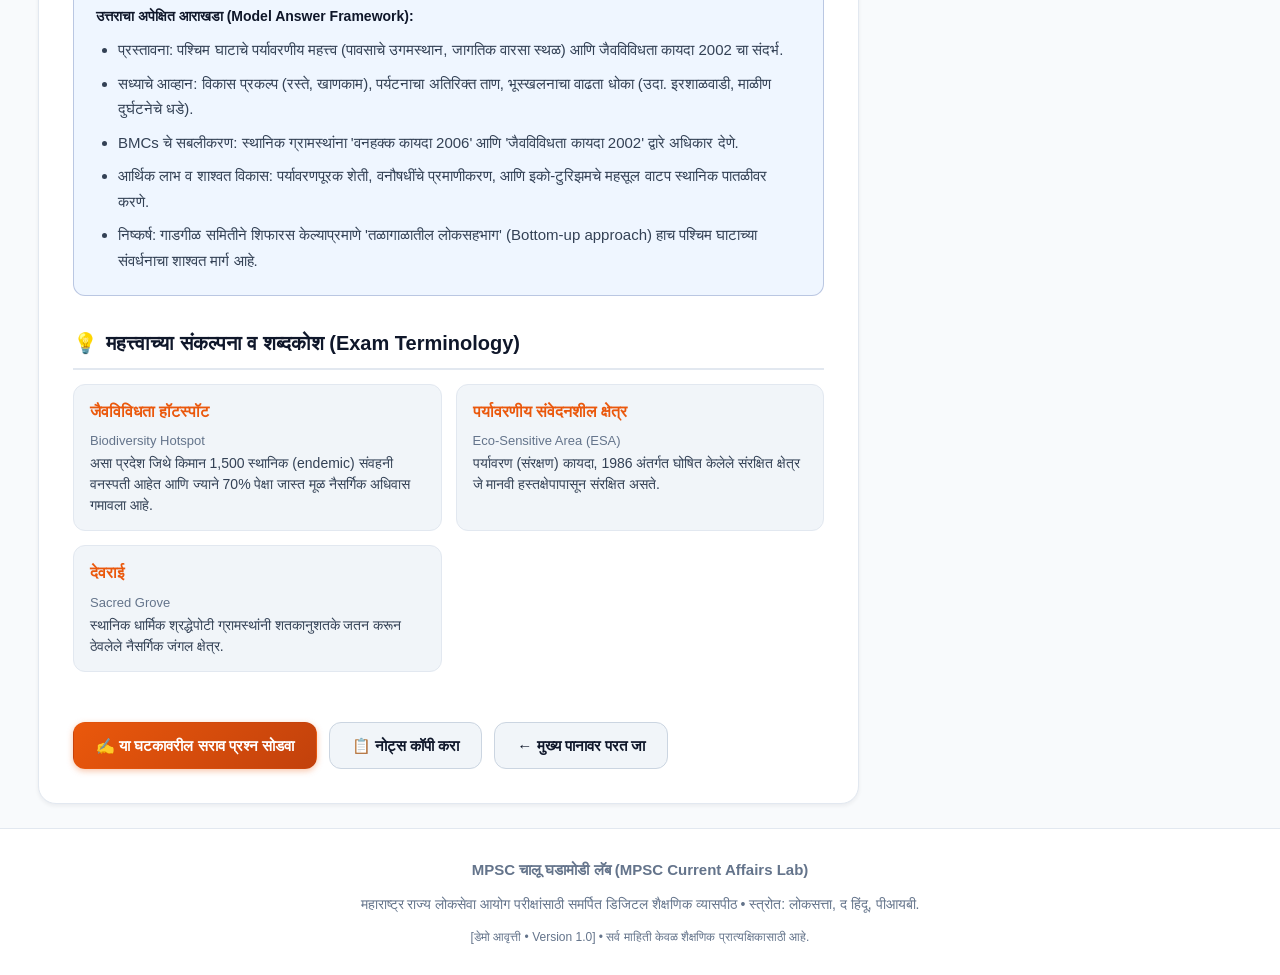
==== commit 52c00b71: "Update decoder.html" ====
--- a/decoder.html
+++ b/decoder.html
@@ -138,8 +138,8 @@
     </div>
   </footer>
 
-  <script src="data/articles.js"></script>
-  <script src="js/app.js"></script>
-  <script src="js/decoder.js"></script>
+  <script src="articles.js"></script>
+  <script src="app.js"></script>
+  <script src="decoder.js"></script>
 </body>
 </html>
